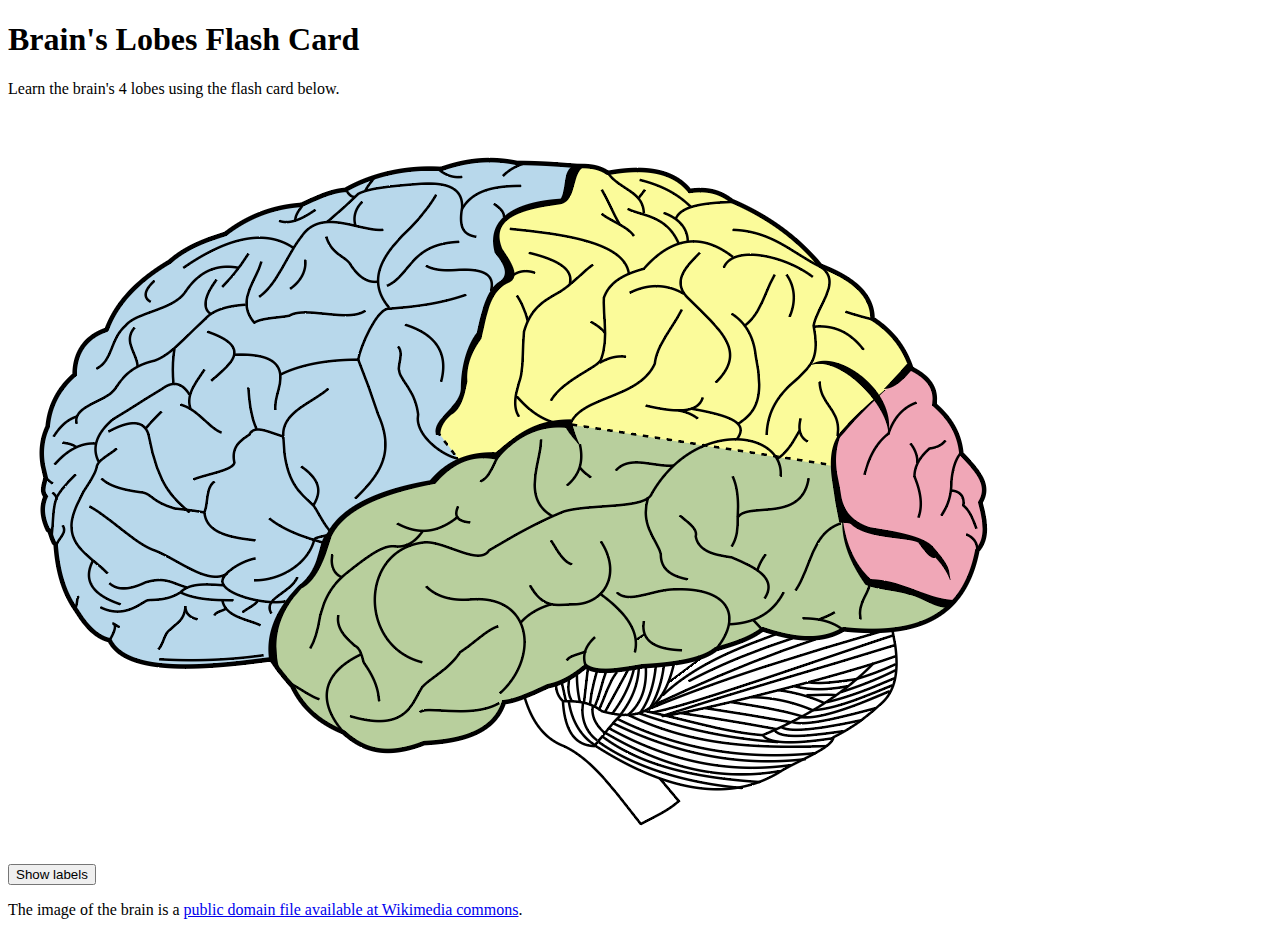
==== 01-step/index.html @ e372ef7b "Steps to reach the final application" ====
<!DOCTYPE html>
<html lang="en">

<head>
    <meta charset="UTF-8">
    <meta name="viewport" content="width=device-width, initial-scale=1.0">
    <meta http-equiv="X-UA-Compatible" content="ie=edge">
    <title>Brain's Lobes Flash Card</title>
</head>

<body>
    <header>
        <h1>Brain's Lobes Flash Card</h1>
    </header>

    <main>
        <p>Learn the brain's 4 lobes using the flash card below.</p>
        <p>
            <img src="assets/images/brain-without-labels.png" alt="The brain's" title="The brain's lobes">
        </p>
        <button>Show labels</button>
    </main>
    <footer>
        <p>The image of the brain is a
            <a href="https://commons.wikimedia.org/wiki/File:Lobes_of_the_brain_NL.svg">public domain file available at Wikimedia commons</a>.</p>
    </footer>
</body>

</html>
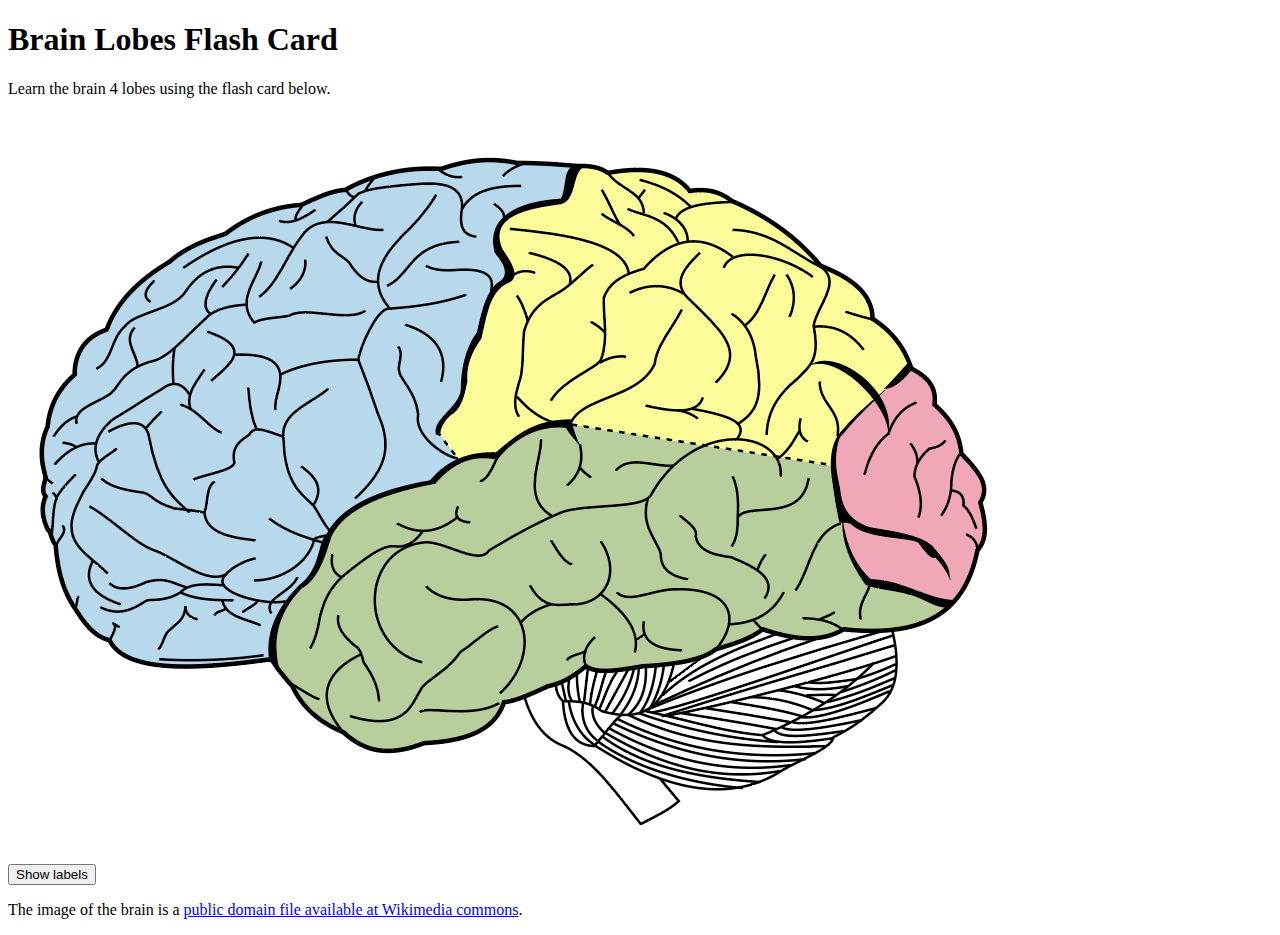
==== commit 2119b0c2: "Erased the 's" ====
--- a/01-step/index.html
+++ b/01-step/index.html
@@ -5,21 +5,24 @@
     <meta charset="UTF-8">
     <meta name="viewport" content="width=device-width, initial-scale=1.0">
     <meta http-equiv="X-UA-Compatible" content="ie=edge">
-    <title>Brain's Lobes Flash Card</title>
+    <title>Brain Lobes Flash Card</title>
 </head>
 
 <body>
+    <!-- Header -->
     <header>
-        <h1>Brain's Lobes Flash Card</h1>
+        <h1>Brain Lobes Flash Card</h1>
     </header>
 
+    <!-- Main content -->
     <main>
-        <p>Learn the brain's 4 lobes using the flash card below.</p>
+        <p>Learn the brain 4 lobes using the flash card below.</p>
         <p>
-            <img src="assets/images/brain-without-labels.png" alt="The brain's" title="The brain's lobes">
+            <img src="assets/images/brain-without-labels.png" alt="The brain lobes" title="The brain lobes">
         </p>
         <button>Show labels</button>
     </main>
+    <!-- Footer-->
     <footer>
         <p>The image of the brain is a
             <a href="https://commons.wikimedia.org/wiki/File:Lobes_of_the_brain_NL.svg">public domain file available at Wikimedia commons</a>.</p>
